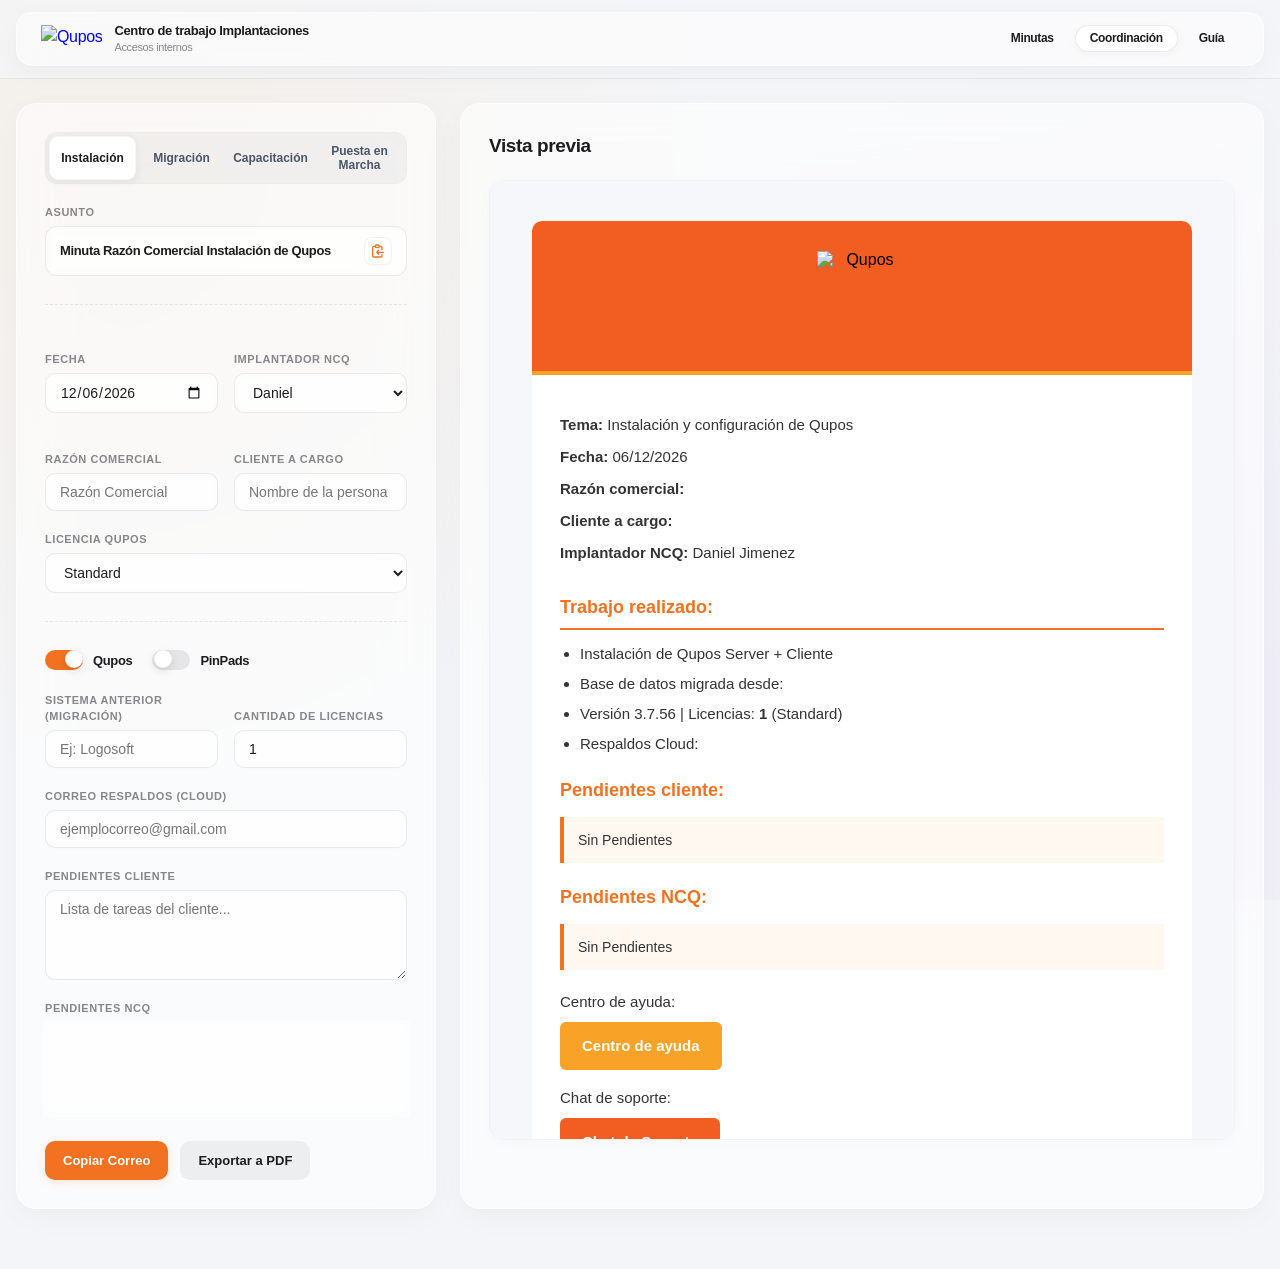
==== coordinacion.html @ b8d25a11 "Feat: create coordinacion.html as a copy of index.html and add it to the topbar navigation links bet" ====
<!doctype html>
<html lang="es">

<head>
  <meta charset="utf-8" />
  <meta name="viewport" content="width=device-width,initial-scale=1" />
  <title>Qupos - Minutas</title>
  <link rel="icon" href="https://www.qupos.com/assets/qupos-logo-O7Yzz17d.png" type="image/png" />
  <link rel="preload"
    href="https://nlxfcqyqzaigdohkvpmf.supabase.co/storage/v1/object/public/avatars/Logos%20adicionales/lite.png"
    as="image" />
  <link rel="preload" href="https://www.qupos.com/assets/qupos-logo-O7Yzz17d.png" as="image" />
  <link rel="preload"
    href="https://nlxfcqyqzaigdohkvpmf.supabase.co/storage/v1/object/public/avatars/Logos%20adicionales/erp.png"
    as="image" />
  <link rel="stylesheet" href="style.css" />
</head>

<body>
  <div class="topbar">
    <div class="topbar-inner">
      <a class="brand" href="index.html">
        <img src="https://www.qupos.com/assets/qupos-logo-O7Yzz17d.png" alt="Qupos">
        <div class="brand-copy">
          <div class="t">Centro de trabajo Implantaciones</div>
          <div class="s">Accesos internos</div>
        </div>
      </a>
      <div class="topbar-main">
        <div class="navlinks" aria-label="Navegación principal">
          <a class="navlink" href="index.html">Minutas</a>
          <a class="navlink active" href="coordinacion.html">Coordinación</a>
          <a class="navlink" href="guia_hubspot.html">Guía</a>
        </div>
      </div>
    </div>
  </div>

  <div class="wrap">

    <div class="panel">

      <div class="tabs" role="tablist" aria-label="Tipos de correo">
        <button class="tab active" id="tabInstalacion" type="button" data-tab="instalacion">Instalación</button>
        <button class="tab" id="tabMigracion" type="button" data-tab="migracion">Migración</button>
        <button class="tab" id="tabCapacitacion" type="button" data-tab="capacitacion">Capacitación</button>
        <button class="tab" id="tabPuestaEnMarcha" type="button" data-tab="puestaEnMarcha">Puesta en Marcha</button>
      </div>

      <div class="field-group">
        <label>Asunto</label>
        <div style="display: flex; align-items: center; gap: 8px; border: 1px solid var(--border); border-radius: 12px; background: rgba(255, 255, 255, 0.4); padding: 10px 14px; min-height: 42px; backdrop-filter: blur(4px);">
          <div id="subject" style="font-weight: bold; font-size: 13px; color: var(--text); flex: 1;">
            Minuta Razón Comercial Instalación
          </div>
          <button type="button" id="btnCopySubject" class="icon-btn" title="Copiar Asunto">
            <svg xmlns="http://www.w3.org/2000/svg" width="16" height="16" fill="none" viewBox="0 0 24 24" stroke="currentColor" stroke-width="2">
              <path stroke-linecap="round" stroke-linejoin="round" d="M8 5H6a2 2 0 00-2 2v12a2 2 0 002 2h10a2 2 0 002-2v-1M8 5a2 2 0 002 2h2a2 2 0 002-2M8 5a2 2 0 012-2h2a2 2 0 012 2m0 0h2a2 2 0 012 2v3m2 4H10m0 0l3-3m-3 3l3 3" />
            </svg>
          </button>
        </div>
      </div>

      <hr class="hr">

      <div class="row">
        <div class="field-group">
          <label>Fecha</label>
          <input type="date" id="installDate">
        </div>
        <div class="field-group">
          <label>Implantador NCQ</label>
          <select id="implanterNCQ">
            <!-- Carga dinámica desde JS -->
          </select>
        </div>
      </div>

      <div class="row">
        <div class="field-group">
          <label>Razón comercial</label>
          <input id="clientName" placeholder="Razón Comercial">
        </div>
        <div class="field-group">
          <label>Cliente a cargo</label>
          <input id="clientContact" placeholder="Nombre de la persona en la empresa">
        </div>
      </div>

      <div class="field-group">
        <label>Licencia Qupos</label>
        <select id="quposVersion">
          <option value="Lite">Lite</option>
          <option value="Standard" selected>Standard</option>
          <option value="ERP">ERP</option>
        </select>
      </div>

      <div id="sectionInstalacion" class="form-section">
        <hr class="hr">

        <div style="display: flex; gap: 20px; align-items: center;">
          <div class="switch-container">
            <label class="switch">
              <input type="checkbox" id="checkInstalacionQupos" checked>
              <span class="slider"></span>
            </label>
            <span class="switch-text">Qupos</span>
          </div>
          <div class="switch-container">
            <label class="switch">
              <input type="checkbox" id="checkInstalacionPinPads">
              <span class="slider"></span>
            </label>
            <span class="switch-text">PinPads</span>
          </div>
        </div>

        <!-- Qupos Installation Fields -->
        <div id="divQuposFields" class="form-section">
          <div class="row">
            <div class="field-group">
              <label>Sistema anterior (Migración)</label>
              <input id="prevSystem" placeholder="Ej: Logosoft">
            </div>
            <div class="field-group">
              <label>Cantidad de Licencias</label>
              <input type="number" id="licenseCount" value="1">
            </div>
          </div>

          <div class="field-group">
            <label>Correo Respaldos (Cloud)</label>
            <input id="backupEmail" placeholder="ejemplocorreo@gmail.com">
          </div>
        </div>

        <!-- PinPads Installation Fields -->
        <div id="divPinPadsFields" class="hidden form-section">
          <div class="row">
            <div class="field-group">
              <label>Cantidad de PinPads</label>
              <input type="number" id="pinpadCount" value="1" min="1">
            </div>
            <div class="field-group">
              <label>Cantidad de Terminales</label>
              <input type="number" id="terminalCount" value="1" min="1">
            </div>
          </div>
        </div>

        <div class="field-group">
          <label>Pendientes Cliente</label>
          <textarea id="clientPendings" placeholder="Lista de tareas del cliente..."></textarea>
        </div>

        <div class="field-group">
          <label>Pendientes NCQ</label>
          <textarea id="ncqPendings" placeholder="Lista de tareas nuestras..."></textarea>
        </div>
      </div>

      <div id="sectionMigracion" class="hidden form-section">
        <hr class="hr">
        <div class="field-group">
          <label>Sistema anterior (Migración)</label>
          <input id="prevSystemMigracion" placeholder="Ej: Logosoft">
        </div>

        <div class="field-group">
          <label>Incluir en Trabajo Realizado:</label>
          <div style="display: flex; flex-direction: column; gap: 12px;">
            <div class="switch-container">
              <label class="switch">
                <input type="checkbox" id="checkMigracionArticulos">
                <span class="slider"></span>
              </label>
              <span class="switch-text">Artículos</span>
            </div>
            <div class="switch-container">
              <label class="switch">
                <input type="checkbox" id="checkMigracionClientes">
                <span class="slider"></span>
              </label>
              <span class="switch-text">Clientes</span>
            </div>
            <div class="switch-container">
              <label class="switch">
                <input type="checkbox" id="checkMigracionProveedores">
                <span class="slider"></span>
              </label>
              <span class="switch-text">Proveedores</span>
            </div>
            <div class="switch-container">
              <label class="switch">
                <input type="checkbox" id="checkMigracionCuentasPorCobrar">
                <span class="slider"></span>
              </label>
              <span class="switch-text">Cuentas por cobrar</span>
            </div>
            <div id="divDateCxC" class="hidden field-group" style="margin-left: 56px;">
              <label>Fecha corte Cuentas por cobrar</label>
              <input type="date" id="dateMigracionCxC">
            </div>
            <div class="switch-container">
              <label class="switch">
                <input type="checkbox" id="checkMigracionCuentasPorPagar">
                <span class="slider"></span>
              </label>
              <span class="switch-text">Cuentas por pagar</span>
            </div>
            <div id="divDateCxP" class="hidden field-group" style="margin-left: 56px;">
              <label>Fecha corte Cuentas por pagar</label>
              <input type="date" id="dateMigracionCxP">
            </div>
          </div>
        </div>

        <div class="field-group">
          <label>Pendientes NCQ</label>
          <textarea id="ncqPendingsMigracion" placeholder="Detalle de correcciones de datos..."></textarea>
        </div>
      </div>

      <div id="sectionCapacitacion" class="hidden form-section">
        <hr class="hr">

        <div style="display: flex; align-items: center; justify-content: space-between; margin-bottom: 6px;">
          <label style="margin: 0; font-weight: bold; color: var(--text); text-transform: none;">Tema de Capacitación</label>
          <div class="switch-container">
            <label class="switch">
              <input type="checkbox" id="isMultiTopic">
              <span class="slider"></span>
            </label>
            <span class="switch-text" style="color: var(--qupos-dark);">Multi-tema</span>
          </div>
        </div>

        <div id="singleTopicContainer" class="field-group">
          <select id="capacitacionTopic">
            <option value="Compras">Compras</option>
            <option value="Inventarios - CxP">Inventarios - CxP</option>
            <option value="Facturación - CxC">Facturación - CxC</option>
            <option value="Ofertas - Promociones">Ofertas - Promociones</option>
            <option value="CxP">CxP</option>
            <option value="Rutas">Rutas</option>
            <option value="Liquidaciones">Liquidaciones</option>
            <option value="Handheld">Handheld</option>
            <option value="Reporteria (Lite/Estandar)">Reporteria (Lite/Estandar)</option>
            <option value="Reporteria (Rutas)">Reporteria (Rutas)</option>
          </select>
        </div>

        <div id="multiTopicContainer" class="hidden" style="border: 1px solid var(--border); border-radius: 10px; padding: 12px; background: rgba(0, 0, 0, 0.02); margin-bottom: 12px;">
          <label style="margin: 0 0 8px; font-weight: 700; color: #475569;">Seleccione los temas dictados:</label>
          <div style="display: grid; grid-template-columns: 1fr; gap: 8px;">
            <!-- Generado dinámicamente -->
          </div>
        </div>

        <div class="row">
          <div class="field-group">
            <label>Hora de Inicio</label>
            <div style="display: flex; gap: 6px;">
              <select id="startTimeHourCapacitacion" style="width: 50%;">
                <option value="00">00</option>
                <option value="01">01</option>
                <option value="02">02</option>
                <option value="03">03</option>
                <option value="04">04</option>
                <option value="05">05</option>
                <option value="06">06</option>
                <option value="07">07</option>
                <option value="08">08</option>
                <option value="09" selected>09</option>
                <option value="10">10</option>
                <option value="11">11</option>
                <option value="12">12</option>
                <option value="13">13</option>
                <option value="14">14</option>
                <option value="15">15</option>
                <option value="16">16</option>
                <option value="17">17</option>
                <option value="18">18</option>
                <option value="19">19</option>
                <option value="20">20</option>
                <option value="21">21</option>
                <option value="22">22</option>
                <option value="23">23</option>
              </select>
              <select id="startTimeMinCapacitacion" style="width: 50%;">
                <option value="00" selected>00</option>
                <option value="15">15</option>
                <option value="30">30</option>
                <option value="45">45</option>
              </select>
            </div>
          </div>
          <div class="field-group">
            <label>Hora de Finalización</label>
            <div style="display: flex; gap: 6px;">
              <select id="endTimeHourCapacitacion" style="width: 50%;">
                <option value="00">00</option>
                <option value="01">01</option>
                <option value="02">02</option>
                <option value="03">03</option>
                <option value="04">04</option>
                <option value="05">05</option>
                <option value="06">06</option>
                <option value="07">07</option>
                <option value="08">08</option>
                <option value="09">09</option>
                <option value="10">10</option>
                <option value="11" selected>11</option>
                <option value="12">12</option>
                <option value="13">13</option>
                <option value="14">14</option>
                <option value="15">15</option>
                <option value="16">16</option>
                <option value="17">17</option>
                <option value="18">18</option>
                <option value="19">19</option>
                <option value="20">20</option>
                <option value="21">21</option>
                <option value="22">22</option>
                <option value="23">23</option>
              </select>
              <select id="endTimeMinCapacitacion" style="width: 50%;">
                <option value="00" selected>00</option>
                <option value="15">15</option>
                <option value="30">30</option>
                <option value="45">45</option>
              </select>
            </div>
          </div>
        </div>

        <div class="field-group">
          <label>Asistentes (uno por línea)</label>
          <textarea id="clientContactCapacitacion" placeholder="Nombre de los asistentes..."
            style="min-height: 100px;"></textarea>
        </div>

        <hr class="hr">

        <div class="field-group">
          <label>Contenidos cubiertos:</label>
          <div id="capacitacionCheckboxes"
            style="display: grid; grid-template-columns: 1fr; gap: 8px; margin-bottom: 12px;">
            <!-- Se genera dinámicamente -->
          </div>
        </div>

        <div class="field-group">
          <label>Pendientes Cliente</label>
          <textarea id="clientPendingsCapacitacion" placeholder="Lista de tareas del cliente..."></textarea>
        </div>

        <div class="field-group">
          <label>Pendientes NCQ</label>
          <textarea id="ncqPendingsCapacitacion"
            placeholder="Notas sobre el aprendizaje o dudas del cliente..."></textarea>
        </div>

        <div class="field-group">
          <label>Link de la capacitación</label>
          <input id="capacitacionLink" placeholder="https://...">
        </div>
      </div>

      <div id="sectionPuestaEnMarcha" class="hidden form-section">
        <hr class="hr">
        <div class="field-group">
          <label>Trabajo Realizado</label>
          <textarea id="workDonePuestaEnMarcha" placeholder="Describa el trabajo realizado..."></textarea>
        </div>

        <div class="field-group">
          <label>Pendientes Cliente</label>
          <textarea id="clientPendingsPuestaEnMarcha" placeholder="Lista de tareas del cliente..."></textarea>
        </div>

        <div class="field-group">
          <label>Pendientes NCQ</label>
          <textarea id="ncqPendingsPuestaEnMarcha" placeholder="Lista de tareas nuestras..."></textarea>
        </div>
      </div>

      <div class="btns">
        <button class="primary" id="btnCopy" type="button">Copiar Correo</button>
        <button class="pdf-btn" id="btnPDF" type="button">Exportar a PDF</button>
      </div>

    </div>

    <div class="panel">
      <h1>Vista previa</h1>
      <iframe id="preview" class="preview"></iframe>
    </div>

  </div>

  <script src="app.js" defer></script>
</body>

</html>
---- style.css ----
/* Apple UI Glassmorphism Stylesheet */

:root {
  --qupos-dark: #F27221;
  --qupos-orange: #F8A227;
  
  /* Apple Glassmorphism Palette */
  --bg: #f4f5f8;
  --glass-bg: rgba(255, 255, 255, 0.55);
  --glass-border: rgba(255, 255, 255, 0.5);
  --text: #1d1d1f;
  --muted: #86868b;
  --border: rgba(0, 0, 0, 0.08);
  --shadow: 0 8px 30px rgba(0, 0, 0, 0.03), 0 1px 2px rgba(0, 0, 0, 0.02);
}

@view-transition {
  navigation: auto;
}

* {
  box-sizing: border-box;
  margin: 0;
  padding: 0;
}

body {
  font-family: -apple-system, BlinkMacSystemFont, "Segoe UI", Roboto, Helvetica, Arial, sans-serif;
  background: radial-gradient(circle at 10% 20%, rgba(248, 162, 39, 0.07), transparent 600px),
              radial-gradient(circle at 90% 80%, rgba(138, 92, 246, 0.05), transparent 700px),
              var(--bg);
  background-attachment: fixed;
  color: var(--text);
  min-height: 100vh;
  line-height: 1.47;
  letter-spacing: -0.022em;
}

/* Glass Header */
.topbar {
  position: sticky;
  top: 0;
  z-index: 20;
  padding: 12px 0;
  background: rgba(244, 245, 248, 0.7);
  backdrop-filter: blur(20px);
  -webkit-backdrop-filter: blur(20px);
  border-bottom: 1px solid rgba(0, 0, 0, 0.05);
}

.topbar-inner {
  width: min(1600px, calc(100% - 32px));
  margin: auto;
  padding: 10px 24px;
  display: flex;
  align-items: center;
  justify-content: space-between;
  gap: 12px;
  background: var(--glass-bg);
  border: 1px solid var(--glass-border);
  border-radius: 16px;
  box-shadow: var(--shadow);
}

.brand {
  display: flex;
  align-items: center;
  gap: 12px;
  text-decoration: none;
  min-width: 0;
}

.brand img {
  height: 28px;
  transition: opacity 0.2s ease;
}

.brand:hover img {
  opacity: 0.85;
}

.brand-copy {
  display: flex;
  flex-direction: column;
}

.brand-copy .t {
  font-size: 13px;
  font-weight: 700;
  color: var(--text);
  line-height: 1.2;
}

.brand-copy .s {
  font-size: 11px;
  font-weight: 500;
  color: var(--muted);
}

.topbar-main {
  display: flex;
  align-items: center;
  gap: 10px;
  margin-left: auto;
  flex-wrap: wrap;
  justify-content: flex-end;
}

.navlinks {
  display: flex;
  align-items: center;
  gap: 6px;
}

.navlink {
  text-decoration: none;
  font-size: 12px;
  font-weight: 600;
  color: var(--text);
  border: 1px solid transparent;
  border-radius: 99px;
  padding: 6px 14px;
  line-height: 1.1;
  display: inline-flex;
  align-items: center;
  transition: all 0.2s ease;
}

.navlink:hover {
  background: rgba(0, 0, 0, 0.04);
}

.navlink.active {
  background: #ffffff;
  border-color: rgba(0, 0, 0, 0.08);
  box-shadow: 0 2px 8px rgba(0, 0, 0, 0.04);
}

/* Page Wrapper */
.wrap {
  max-width: 1600px;
  margin: auto;
  padding: 24px 16px 60px;
  display: grid;
  gap: 24px;
  grid-template-columns: 420px 1fr;
}

@media (max-width: 1100px) {
  .wrap {
    grid-template-columns: 1fr;
  }
}

/* Glass Panels */
.panel {
  background: var(--glass-bg);
  border: 1px solid var(--glass-border);
  border-radius: 20px;
  padding: 28px;
  box-shadow: var(--shadow);
  backdrop-filter: blur(25px);
  -webkit-backdrop-filter: blur(25px);
  display: flex;
  flex-direction: column;
  gap: 20px;
}

.form-section {
  display: flex;
  flex-direction: column;
  gap: 20px;
}

.field-group {
  display: flex;
  flex-direction: column;
  gap: 6px;
}

h1 {
  font-size: 19px;
  font-weight: 700;
  color: var(--text);
  letter-spacing: -0.02em;
}

h2 {
  font-size: 14px;
  font-weight: 700;
  color: var(--qupos-dark);
}

/* Apple-style Tab controller */
.tabs {
  display: grid;
  grid-template-columns: repeat(4, 1fr);
  gap: 2px;
  background: rgba(0, 0, 0, 0.04);
  padding: 3px;
  border-radius: 12px;
  border: 1px solid rgba(0, 0, 0, 0.01);
}

.tab {
  border: 0;
  background: transparent;
  color: #4a5568;
  padding: 8px 4px;
  border-radius: 9px;
  cursor: pointer;
  font-weight: 600;
  font-size: 12px;
  text-align: center;
  transition: all 0.2s cubic-bezier(0.4, 0, 0.2, 1);
  display: flex;
  align-items: center;
  justify-content: center;
  min-height: 34px;
}

.tab:hover {
  color: var(--text);
}

.tab.active {
  background: #ffffff;
  color: var(--text);
  box-shadow: 0 2px 8px rgba(0, 0, 0, 0.06);
  border: 0.5px solid rgba(0, 0, 0, 0.04);
}

/* Inputs & Form Elements */
label {
  display: block;
  font-size: 11px;
  font-weight: 700;
  color: var(--muted);
  text-transform: uppercase;
  letter-spacing: 0.05em;
}

input,
select,
textarea {
  width: 100%;
  border: 1px solid rgba(0, 0, 0, 0.08);
  border-radius: 10px;
  padding: 10px 14px;
  font-size: 14px;
  font-weight: 500;
  outline: none;
  background: rgba(255, 255, 255, 0.45);
  color: var(--text);
  font-family: inherit;
  box-shadow: 0 1px 2px rgba(0, 0, 0, 0.01);
  transition: all 0.25s ease;
  backdrop-filter: blur(4px);
  -webkit-backdrop-filter: blur(4px);
}

input:hover,
select:hover,
textarea:hover {
  background: rgba(255, 255, 255, 0.7);
  border-color: rgba(0, 0, 0, 0.15);
}

input:focus,
select:focus,
textarea:focus {
  background: #ffffff;
  border-color: var(--qupos-dark);
  box-shadow: 0 0 0 4px rgba(242, 114, 33, 0.15);
}

textarea {
  min-height: 90px;
  resize: vertical;
}

.row {
  display: grid;
  grid-template-columns: 1fr 1fr;
  gap: 16px;
}

.row label {
  min-height: 34px;
  display: flex;
  align-items: flex-end;
}

/* iOS / Apple-Style Toggle Switch */
.switch-container {
  display: inline-flex;
  align-items: center;
  gap: 10px;
  cursor: pointer;
  user-select: none;
}

.switch {
  position: relative;
  display: inline-block;
  width: 38px;
  height: 20px;
}

.switch input {
  opacity: 0;
  width: 0;
  height: 0;
}

.slider {
  position: absolute;
  cursor: pointer;
  top: 0;
  left: 0;
  right: 0;
  bottom: 0;
  background-color: rgba(120, 120, 128, 0.16);
  transition: .22s cubic-bezier(0.4, 0, 0.2, 1);
  border-radius: 20px;
  border: none;
  box-shadow: none;
}

.slider:before {
  position: absolute;
  content: "";
  height: 16px;
  width: 16px;
  left: 2px;
  bottom: 2px;
  background: #ffffff;
  transition: .22s cubic-bezier(0.4, 0, 0.2, 1);
  border-radius: 50%;
  box-shadow: 0 3px 8px rgba(0, 0, 0, 0.12);
  border: 0.5px solid rgba(0, 0, 0, 0.04);
}

/* Checked slider color (Apple Orange highlight) */
input:checked + .slider {
  background-color: var(--qupos-dark);
}

input:checked + .slider:before {
  transform: translateX(18px);
}

.switch-text {
  font-size: 13px;
  font-weight: 600;
  color: var(--text);
}

/* Custom Checklist Checkbox */
input[type="checkbox"]:not(.switch input) {
  appearance: none;
  -webkit-appearance: none;
  width: 18px;
  height: 18px;
  background-color: rgba(255, 255, 255, 0.5);
  border: 1px solid rgba(0, 0, 0, 0.1);
  border-radius: 5px;
  display: inline-flex;
  align-items: center;
  justify-content: center;
  cursor: pointer;
  vertical-align: middle;
  position: relative;
  transition: all 0.2s ease;
}

input[type="checkbox"]:not(.switch input):checked {
  background-color: var(--qupos-dark);
  border-color: var(--qupos-dark);
}

input[type="checkbox"]:not(.switch input):checked::after {
  content: "";
  display: block;
  width: 5px;
  height: 9px;
  border: solid #ffffff;
  border-width: 0 2px 2px 0;
  transform: rotate(45deg);
  margin-bottom: 2px;
}

/* Icon Buttons & Copy actions */
.icon-btn {
  background: rgba(255, 255, 255, 0.6);
  border: 1px solid rgba(0, 0, 0, 0.05);
  border-radius: 8px;
  width: 28px;
  height: 28px;
  display: flex;
  align-items: center;
  justify-content: center;
  cursor: pointer;
  color: var(--qupos-dark);
  box-shadow: 0 1px 2px rgba(0,0,0,0.02);
  transition: all 0.2s ease;
}

.icon-btn:hover {
  background: #ffffff;
  border-color: rgba(0, 0, 0, 0.1);
  transform: translateY(-0.5px);
  box-shadow: 0 2px 5px rgba(0, 0, 0, 0.04);
}

.icon-btn:active {
  transform: translateY(0.5px);
}

/* Bottom Buttons Group */
.btns {
  display: flex;
  gap: 12px;
  margin-top: 8px;
}

button:not(.tab):not(.icon-btn):not(.switch-container *) {
  border: 0;
  border-radius: 10px;
  padding: 12px 18px;
  cursor: pointer;
  font-weight: 600;
  font-size: 13px;
  transition: all 0.2s ease;
  display: flex;
  align-items: center;
  justify-content: center;
  gap: 8px;
}

.primary {
  background: var(--qupos-dark);
  color: #fff;
  box-shadow: 0 2px 8px rgba(242, 114, 33, 0.15);
}

.primary:hover {
  opacity: 0.92;
  transform: translateY(-0.5px);
}

.primary:active {
  transform: translateY(0.5px);
}

.pdf-btn {
  background: rgba(0, 0, 0, 0.05);
  color: var(--text);
  border: 1px solid rgba(0, 0, 0, 0.01);
}

.pdf-btn:hover {
  background: rgba(0, 0, 0, 0.08);
  transform: translateY(-0.5px);
}

.pdf-btn:active {
  transform: translateY(0.5px);
}

/* Preview Area styling */
.preview {
  width: 100%;
  min-height: 960px;
  border: 1px solid rgba(0, 0, 0, 0.05);
  border-radius: 16px;
  background: #ffffff;
  box-shadow: 0 4px 20px rgba(0, 0, 0, 0.02);
}

.hidden {
  display: none !important;
}

.hr {
  border: none;
  border-top: 1px dashed rgba(0, 0, 0, 0.08);
  margin: 8px 0;
}
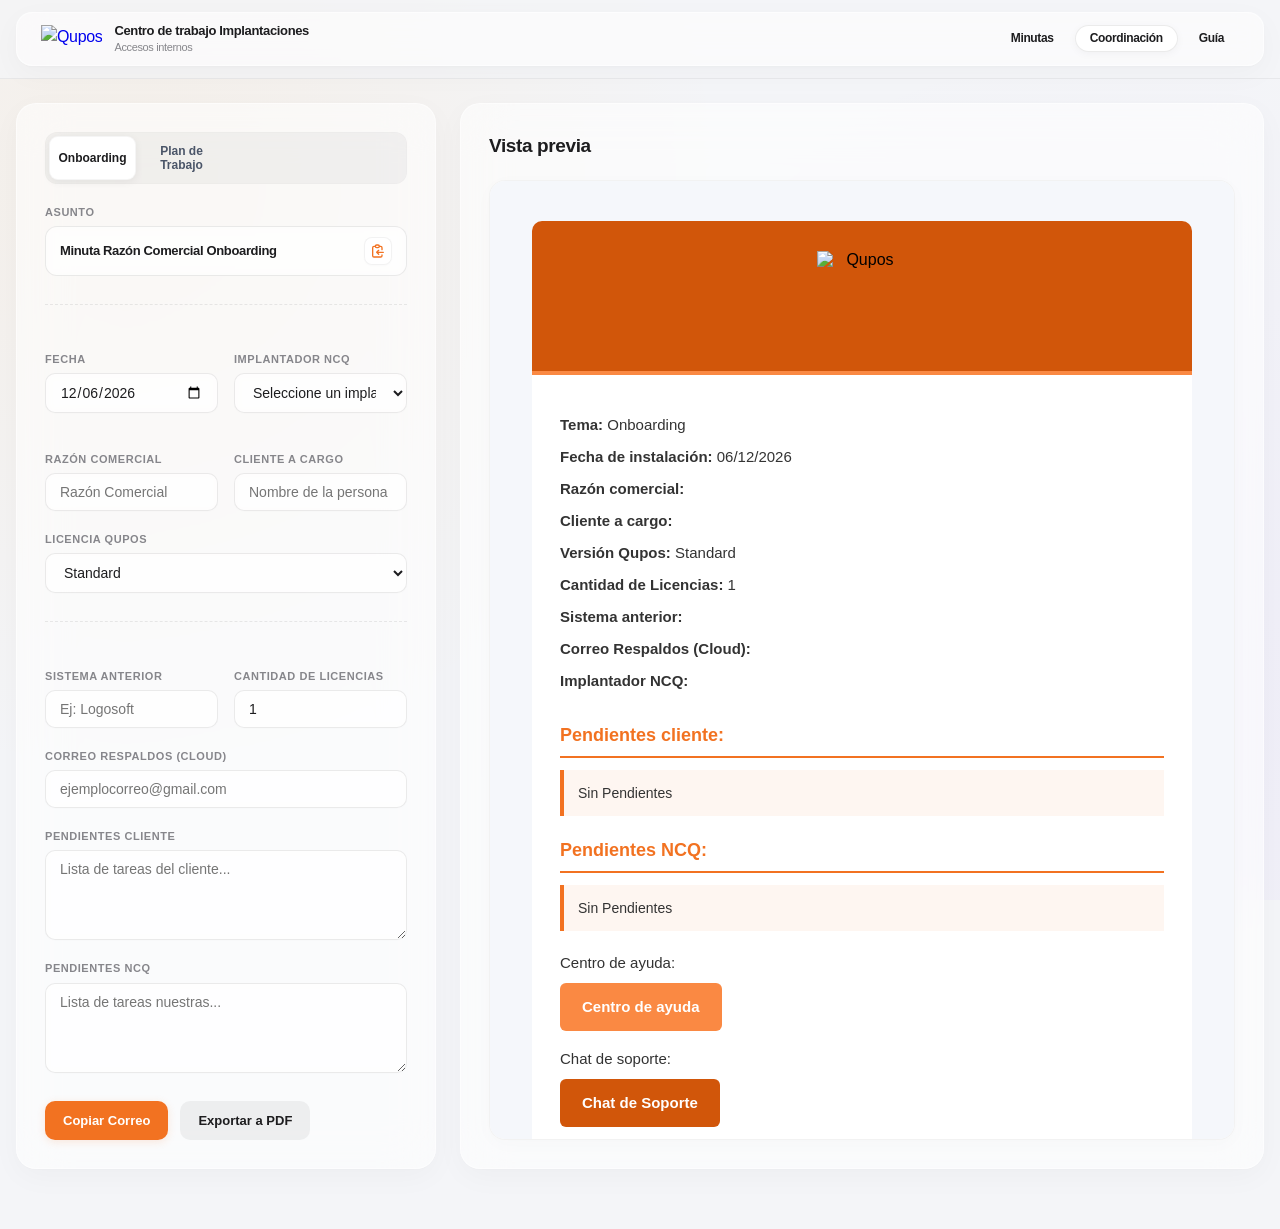
==== commit c0af91e7: "Feat: configure coordinacion.html tabs for Onboarding and Plan de Trabajo, and create coordinacion.j" ====
--- a/coordinacion.html
+++ b/coordinacion.html
@@ -4,15 +4,9 @@
 <head>
   <meta charset="utf-8" />
   <meta name="viewport" content="width=device-width,initial-scale=1" />
-  <title>Qupos - Minutas</title>
+  <title>Qupos - Coordinación</title>
   <link rel="icon" href="https://www.qupos.com/assets/qupos-logo-O7Yzz17d.png" type="image/png" />
-  <link rel="preload"
-    href="https://nlxfcqyqzaigdohkvpmf.supabase.co/storage/v1/object/public/avatars/Logos%20adicionales/lite.png"
-    as="image" />
   <link rel="preload" href="https://www.qupos.com/assets/qupos-logo-O7Yzz17d.png" as="image" />
-  <link rel="preload"
-    href="https://nlxfcqyqzaigdohkvpmf.supabase.co/storage/v1/object/public/avatars/Logos%20adicionales/erp.png"
-    as="image" />
   <link rel="stylesheet" href="style.css" />
 </head>
 
@@ -20,7 +14,7 @@
   <div class="topbar">
     <div class="topbar-inner">
       <a class="brand" href="index.html">
-        <img src="https://www.qupos.com/assets/qupos-logo-O7Yzz17d.png" alt="Qupos">
+        <img src="https://www.qupos.com/assets/qupos-logo-O7Yzz17d.png" alt="Qupos" />
         <div class="brand-copy">
           <div class="t">Centro de trabajo Implantaciones</div>
           <div class="s">Accesos internos</div>
@@ -41,17 +35,15 @@
     <div class="panel">
 
       <div class="tabs" role="tablist" aria-label="Tipos de correo">
-        <button class="tab active" id="tabInstalacion" type="button" data-tab="instalacion">Instalación</button>
-        <button class="tab" id="tabMigracion" type="button" data-tab="migracion">Migración</button>
-        <button class="tab" id="tabCapacitacion" type="button" data-tab="capacitacion">Capacitación</button>
-        <button class="tab" id="tabPuestaEnMarcha" type="button" data-tab="puestaEnMarcha">Puesta en Marcha</button>
+        <button class="tab active" id="tabOnboarding" type="button" data-tab="onboarding">Onboarding</button>
+        <button class="tab" id="tabPlanDeTrabajo" type="button" data-tab="planDeTrabajo">Plan de Trabajo</button>
       </div>
 
       <div class="field-group">
         <label>Asunto</label>
         <div style="display: flex; align-items: center; gap: 8px; border: 1px solid var(--border); border-radius: 12px; background: rgba(255, 255, 255, 0.4); padding: 10px 14px; min-height: 42px; backdrop-filter: blur(4px);">
           <div id="subject" style="font-weight: bold; font-size: 13px; color: var(--text); flex: 1;">
-            Minuta Razón Comercial Instalación
+            Minuta Razón Comercial Onboarding
           </div>
           <button type="button" id="btnCopySubject" class="icon-btn" title="Copiar Asunto">
             <svg xmlns="http://www.w3.org/2000/svg" width="16" height="16" fill="none" viewBox="0 0 24 24" stroke="currentColor" stroke-width="2">
@@ -96,57 +88,23 @@
         </select>
       </div>
 
-      <div id="sectionInstalacion" class="form-section">
+      <!-- ONBOARDING SECTION -->
+      <div id="sectionOnboarding" class="form-section">
         <hr class="hr">
-
-        <div style="display: flex; gap: 20px; align-items: center;">
-          <div class="switch-container">
-            <label class="switch">
-              <input type="checkbox" id="checkInstalacionQupos" checked>
-              <span class="slider"></span>
-            </label>
-            <span class="switch-text">Qupos</span>
+        <div class="row">
+          <div class="field-group">
+            <label>Sistema anterior</label>
+            <input id="prevSystem" placeholder="Ej: Logosoft">
           </div>
-          <div class="switch-container">
-            <label class="switch">
-              <input type="checkbox" id="checkInstalacionPinPads">
-              <span class="slider"></span>
-            </label>
-            <span class="switch-text">PinPads</span>
+          <div class="field-group">
+            <label>Cantidad de Licencias</label>
+            <input type="number" id="licenseCount" value="1">
           </div>
         </div>
 
-        <!-- Qupos Installation Fields -->
-        <div id="divQuposFields" class="form-section">
-          <div class="row">
-            <div class="field-group">
-              <label>Sistema anterior (Migración)</label>
-              <input id="prevSystem" placeholder="Ej: Logosoft">
-            </div>
-            <div class="field-group">
-              <label>Cantidad de Licencias</label>
-              <input type="number" id="licenseCount" value="1">
-            </div>
-          </div>
-
-          <div class="field-group">
-            <label>Correo Respaldos (Cloud)</label>
-            <input id="backupEmail" placeholder="ejemplocorreo@gmail.com">
-          </div>
-        </div>
-
-        <!-- PinPads Installation Fields -->
-        <div id="divPinPadsFields" class="hidden form-section">
-          <div class="row">
-            <div class="field-group">
-              <label>Cantidad de PinPads</label>
-              <input type="number" id="pinpadCount" value="1" min="1">
-            </div>
-            <div class="field-group">
-              <label>Cantidad de Terminales</label>
-              <input type="number" id="terminalCount" value="1" min="1">
-            </div>
-          </div>
+        <div class="field-group">
+          <label>Correo Respaldos (Cloud)</label>
+          <input id="backupEmail" placeholder="ejemplocorreo@gmail.com">
         </div>
 
         <div class="field-group">
@@ -160,229 +118,22 @@
         </div>
       </div>
 
-      <div id="sectionMigracion" class="hidden form-section">
+      <!-- PLAN DE TRABAJO SECTION -->
+      <div id="sectionPlanDeTrabajo" class="hidden form-section">
         <hr class="hr">
         <div class="field-group">
-          <label>Sistema anterior (Migración)</label>
-          <input id="prevSystemMigracion" placeholder="Ej: Logosoft">
+          <label>Plan de Trabajo</label>
+          <textarea id="planTrabajoDetalle" placeholder="Detalles del plan de trabajo..."></textarea>
         </div>
 
         <div class="field-group">
-          <label>Incluir en Trabajo Realizado:</label>
-          <div style="display: flex; flex-direction: column; gap: 12px;">
-            <div class="switch-container">
-              <label class="switch">
-                <input type="checkbox" id="checkMigracionArticulos">
-                <span class="slider"></span>
-              </label>
-              <span class="switch-text">Artículos</span>
-            </div>
-            <div class="switch-container">
-              <label class="switch">
-                <input type="checkbox" id="checkMigracionClientes">
-                <span class="slider"></span>
-              </label>
-              <span class="switch-text">Clientes</span>
-            </div>
-            <div class="switch-container">
-              <label class="switch">
-                <input type="checkbox" id="checkMigracionProveedores">
-                <span class="slider"></span>
-              </label>
-              <span class="switch-text">Proveedores</span>
-            </div>
-            <div class="switch-container">
-              <label class="switch">
-                <input type="checkbox" id="checkMigracionCuentasPorCobrar">
-                <span class="slider"></span>
-              </label>
-              <span class="switch-text">Cuentas por cobrar</span>
-            </div>
-            <div id="divDateCxC" class="hidden field-group" style="margin-left: 56px;">
-              <label>Fecha corte Cuentas por cobrar</label>
-              <input type="date" id="dateMigracionCxC">
-            </div>
-            <div class="switch-container">
-              <label class="switch">
-                <input type="checkbox" id="checkMigracionCuentasPorPagar">
-                <span class="slider"></span>
-              </label>
-              <span class="switch-text">Cuentas por pagar</span>
-            </div>
-            <div id="divDateCxP" class="hidden field-group" style="margin-left: 56px;">
-              <label>Fecha corte Cuentas por pagar</label>
-              <input type="date" id="dateMigracionCxP">
-            </div>
-          </div>
+          <label>Pendientes Cliente</label>
+          <textarea id="clientPendingsPlan" placeholder="Lista de tareas del cliente..."></textarea>
         </div>
 
         <div class="field-group">
           <label>Pendientes NCQ</label>
-          <textarea id="ncqPendingsMigracion" placeholder="Detalle de correcciones de datos..."></textarea>
-        </div>
-      </div>
-
-      <div id="sectionCapacitacion" class="hidden form-section">
-        <hr class="hr">
-
-        <div style="display: flex; align-items: center; justify-content: space-between; margin-bottom: 6px;">
-          <label style="margin: 0; font-weight: bold; color: var(--text); text-transform: none;">Tema de Capacitación</label>
-          <div class="switch-container">
-            <label class="switch">
-              <input type="checkbox" id="isMultiTopic">
-              <span class="slider"></span>
-            </label>
-            <span class="switch-text" style="color: var(--qupos-dark);">Multi-tema</span>
-          </div>
-        </div>
-
-        <div id="singleTopicContainer" class="field-group">
-          <select id="capacitacionTopic">
-            <option value="Compras">Compras</option>
-            <option value="Inventarios - CxP">Inventarios - CxP</option>
-            <option value="Facturación - CxC">Facturación - CxC</option>
-            <option value="Ofertas - Promociones">Ofertas - Promociones</option>
-            <option value="CxP">CxP</option>
-            <option value="Rutas">Rutas</option>
-            <option value="Liquidaciones">Liquidaciones</option>
-            <option value="Handheld">Handheld</option>
-            <option value="Reporteria (Lite/Estandar)">Reporteria (Lite/Estandar)</option>
-            <option value="Reporteria (Rutas)">Reporteria (Rutas)</option>
-          </select>
-        </div>
-
-        <div id="multiTopicContainer" class="hidden" style="border: 1px solid var(--border); border-radius: 10px; padding: 12px; background: rgba(0, 0, 0, 0.02); margin-bottom: 12px;">
-          <label style="margin: 0 0 8px; font-weight: 700; color: #475569;">Seleccione los temas dictados:</label>
-          <div style="display: grid; grid-template-columns: 1fr; gap: 8px;">
-            <!-- Generado dinámicamente -->
-          </div>
-        </div>
-
-        <div class="row">
-          <div class="field-group">
-            <label>Hora de Inicio</label>
-            <div style="display: flex; gap: 6px;">
-              <select id="startTimeHourCapacitacion" style="width: 50%;">
-                <option value="00">00</option>
-                <option value="01">01</option>
-                <option value="02">02</option>
-                <option value="03">03</option>
-                <option value="04">04</option>
-                <option value="05">05</option>
-                <option value="06">06</option>
-                <option value="07">07</option>
-                <option value="08">08</option>
-                <option value="09" selected>09</option>
-                <option value="10">10</option>
-                <option value="11">11</option>
-                <option value="12">12</option>
-                <option value="13">13</option>
-                <option value="14">14</option>
-                <option value="15">15</option>
-                <option value="16">16</option>
-                <option value="17">17</option>
-                <option value="18">18</option>
-                <option value="19">19</option>
-                <option value="20">20</option>
-                <option value="21">21</option>
-                <option value="22">22</option>
-                <option value="23">23</option>
-              </select>
-              <select id="startTimeMinCapacitacion" style="width: 50%;">
-                <option value="00" selected>00</option>
-                <option value="15">15</option>
-                <option value="30">30</option>
-                <option value="45">45</option>
-              </select>
-            </div>
-          </div>
-          <div class="field-group">
-            <label>Hora de Finalización</label>
-            <div style="display: flex; gap: 6px;">
-              <select id="endTimeHourCapacitacion" style="width: 50%;">
-                <option value="00">00</option>
-                <option value="01">01</option>
-                <option value="02">02</option>
-                <option value="03">03</option>
-                <option value="04">04</option>
-                <option value="05">05</option>
-                <option value="06">06</option>
-                <option value="07">07</option>
-                <option value="08">08</option>
-                <option value="09">09</option>
-                <option value="10">10</option>
-                <option value="11" selected>11</option>
-                <option value="12">12</option>
-                <option value="13">13</option>
-                <option value="14">14</option>
-                <option value="15">15</option>
-                <option value="16">16</option>
-                <option value="17">17</option>
-                <option value="18">18</option>
-                <option value="19">19</option>
-                <option value="20">20</option>
-                <option value="21">21</option>
-                <option value="22">22</option>
-                <option value="23">23</option>
-              </select>
-              <select id="endTimeMinCapacitacion" style="width: 50%;">
-                <option value="00" selected>00</option>
-                <option value="15">15</option>
-                <option value="30">30</option>
-                <option value="45">45</option>
-              </select>
-            </div>
-          </div>
-        </div>
-
-        <div class="field-group">
-          <label>Asistentes (uno por línea)</label>
-          <textarea id="clientContactCapacitacion" placeholder="Nombre de los asistentes..."
-            style="min-height: 100px;"></textarea>
-        </div>
-
-        <hr class="hr">
-
-        <div class="field-group">
-          <label>Contenidos cubiertos:</label>
-          <div id="capacitacionCheckboxes"
-            style="display: grid; grid-template-columns: 1fr; gap: 8px; margin-bottom: 12px;">
-            <!-- Se genera dinámicamente -->
-          </div>
-        </div>
-
-        <div class="field-group">
-          <label>Pendientes Cliente</label>
-          <textarea id="clientPendingsCapacitacion" placeholder="Lista de tareas del cliente..."></textarea>
-        </div>
-
-        <div class="field-group">
-          <label>Pendientes NCQ</label>
-          <textarea id="ncqPendingsCapacitacion"
-            placeholder="Notas sobre el aprendizaje o dudas del cliente..."></textarea>
-        </div>
-
-        <div class="field-group">
-          <label>Link de la capacitación</label>
-          <input id="capacitacionLink" placeholder="https://...">
-        </div>
-      </div>
-
-      <div id="sectionPuestaEnMarcha" class="hidden form-section">
-        <hr class="hr">
-        <div class="field-group">
-          <label>Trabajo Realizado</label>
-          <textarea id="workDonePuestaEnMarcha" placeholder="Describa el trabajo realizado..."></textarea>
-        </div>
-
-        <div class="field-group">
-          <label>Pendientes Cliente</label>
-          <textarea id="clientPendingsPuestaEnMarcha" placeholder="Lista de tareas del cliente..."></textarea>
-        </div>
-
-        <div class="field-group">
-          <label>Pendientes NCQ</label>
-          <textarea id="ncqPendingsPuestaEnMarcha" placeholder="Lista de tareas nuestras..."></textarea>
+          <textarea id="ncqPendingsPlan" placeholder="Lista de tareas nuestras..."></textarea>
         </div>
       </div>
 
@@ -400,7 +151,7 @@
 
   </div>
 
-  <script src="app.js" defer></script>
+  <script src="coordinacion.js" defer></script>
 </body>
 
 </html>
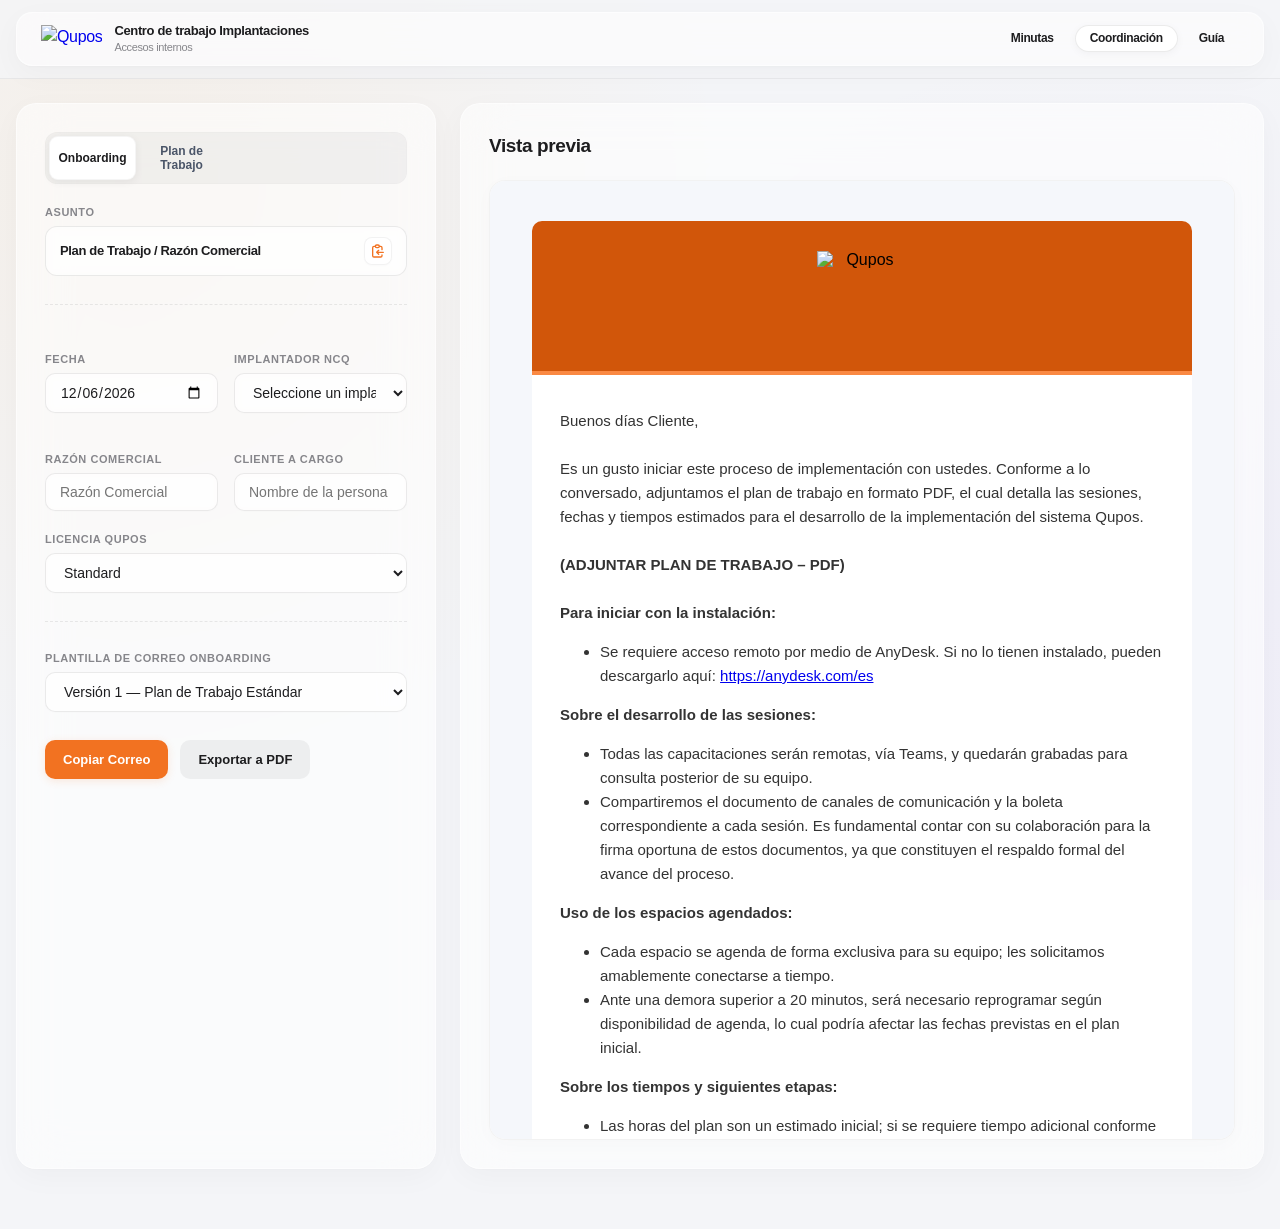
==== commit 24359774: "Feat: integrate 7 onboarding email templates from Word file into coordinacion.html Onboarding tab dr" ====
--- a/coordinacion.html
+++ b/coordinacion.html
@@ -91,30 +91,11 @@
       <!-- ONBOARDING SECTION -->
       <div id="sectionOnboarding" class="form-section">
         <hr class="hr">
-        <div class="row">
-          <div class="field-group">
-            <label>Sistema anterior</label>
-            <input id="prevSystem" placeholder="Ej: Logosoft">
-          </div>
-          <div class="field-group">
-            <label>Cantidad de Licencias</label>
-            <input type="number" id="licenseCount" value="1">
-          </div>
-        </div>
-
         <div class="field-group">
-          <label>Correo Respaldos (Cloud)</label>
-          <input id="backupEmail" placeholder="ejemplocorreo@gmail.com">
-        </div>
-
-        <div class="field-group">
-          <label>Pendientes Cliente</label>
-          <textarea id="clientPendings" placeholder="Lista de tareas del cliente..."></textarea>
-        </div>
-
-        <div class="field-group">
-          <label>Pendientes NCQ</label>
-          <textarea id="ncqPendings" placeholder="Lista de tareas nuestras..."></textarea>
+          <label>Plantilla de Correo Onboarding</label>
+          <select id="onboardingTemplate">
+            <!-- Carga dinámica desde JS -->
+          </select>
         </div>
       </div>
 
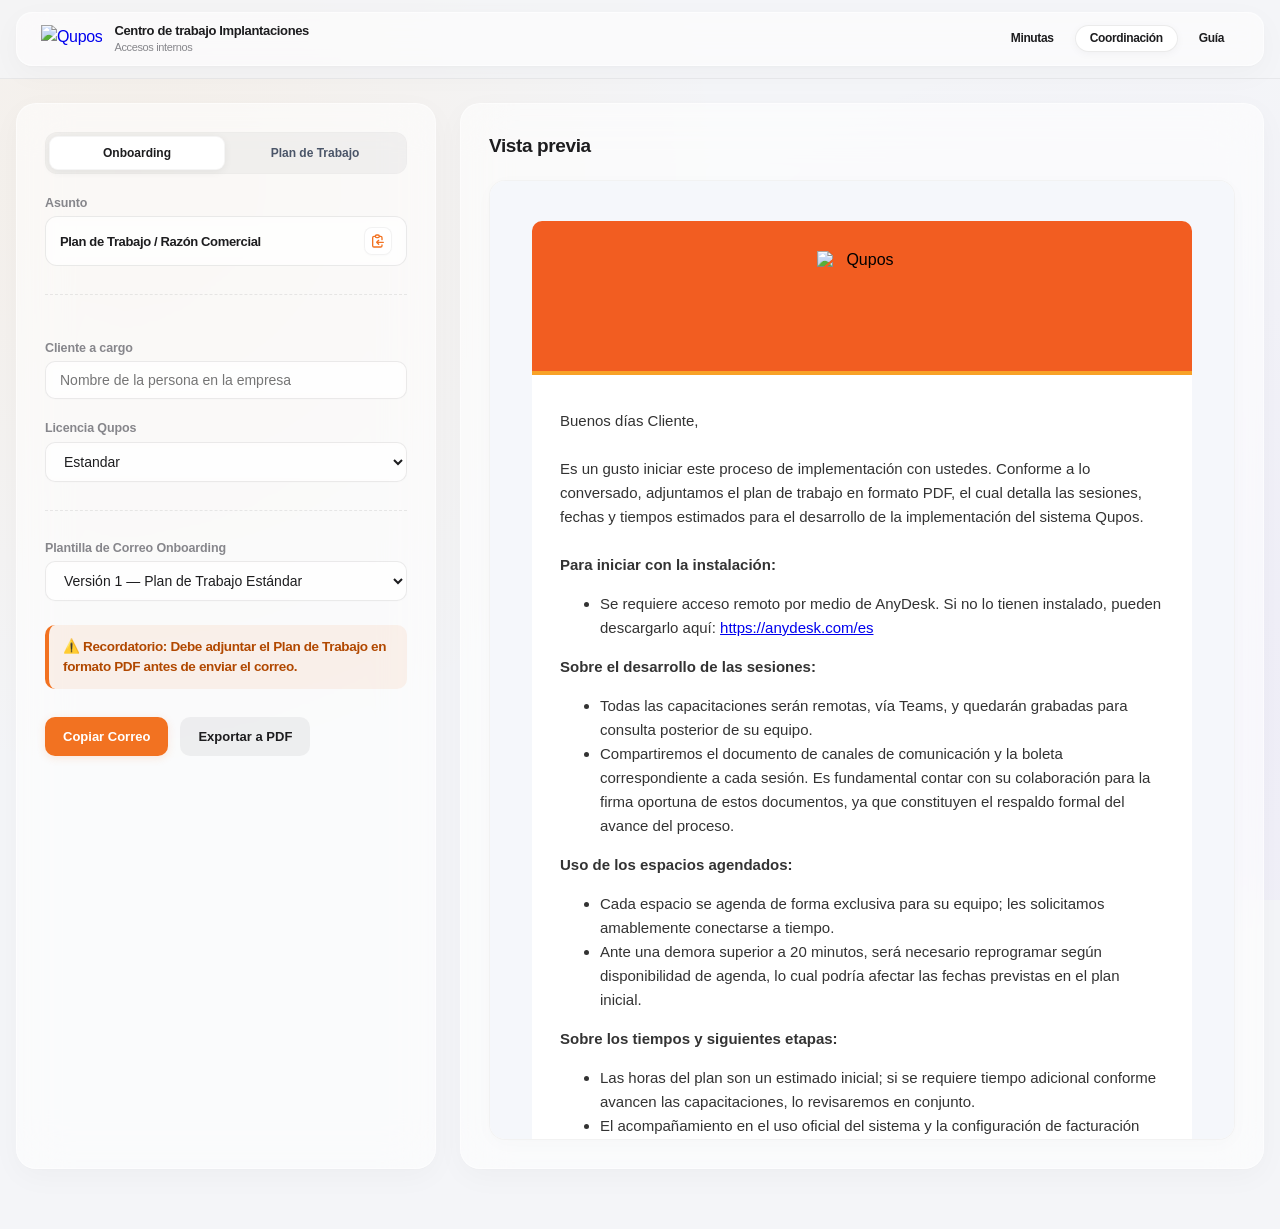
==== commit b12949cc: "Feat: implement accordion for Plan de Trabajo, add date/time pickers, rename to Coordinador, and nor" ====
--- a/coordinacion.html
+++ b/coordinacion.html
@@ -6,7 +6,13 @@
   <meta name="viewport" content="width=device-width,initial-scale=1" />
   <title>Qupos - Coordinación</title>
   <link rel="icon" href="https://www.qupos.com/assets/qupos-logo-O7Yzz17d.png" type="image/png" />
+  <link rel="preload"
+    href="https://nlxfcqyqzaigdohkvpmf.supabase.co/storage/v1/object/public/avatars/Logos%20adicionales/lite.png"
+    as="image" />
   <link rel="preload" href="https://www.qupos.com/assets/qupos-logo-O7Yzz17d.png" as="image" />
+  <link rel="preload"
+    href="https://nlxfcqyqzaigdohkvpmf.supabase.co/storage/v1/object/public/avatars/Logos%20adicionales/erp.png"
+    as="image" />
   <link rel="stylesheet" href="style.css" />
 </head>
 
@@ -55,13 +61,13 @@
 
       <hr class="hr">
 
-      <div class="row">
-        <div class="field-group">
+      <div id="rowDateImplanter" class="row">
+        <div id="divInstallDate" class="field-group">
           <label>Fecha</label>
           <input type="date" id="installDate">
         </div>
         <div class="field-group">
-          <label>Implantador NCQ</label>
+          <label>Coordinador NCQ</label>
           <select id="implanterNCQ">
             <!-- Carga dinámica desde JS -->
           </select>
@@ -69,11 +75,11 @@
       </div>
 
       <div class="row">
-        <div class="field-group">
+        <div id="divClientName" class="field-group">
           <label>Razón comercial</label>
           <input id="clientName" placeholder="Razón Comercial">
         </div>
-        <div class="field-group">
+        <div id="divClientContact" class="field-group">
           <label>Cliente a cargo</label>
           <input id="clientContact" placeholder="Nombre de la persona en la empresa">
         </div>
@@ -83,7 +89,7 @@
         <label>Licencia Qupos</label>
         <select id="quposVersion">
           <option value="Lite">Lite</option>
-          <option value="Standard" selected>Standard</option>
+          <option value="Estandar" selected>Estandar</option>
           <option value="ERP">ERP</option>
         </select>
       </div>
@@ -97,24 +103,26 @@
             <!-- Carga dinámica desde JS -->
           </select>
         </div>
+        <div id="onboardingAlert" class="hidden" style="margin-top: 4px; padding: 12px 14px; border-radius: 10px; background-color: rgba(242, 114, 33, 0.08); border-left: 4px solid var(--qupos-dark); font-size: 13.5px; line-height: 1.5; color: #b14800; font-weight: 600;">
+          <!-- Se carga dinámicamente desde JS -->
+        </div>
+        <div id="divSurveyLink" class="hidden field-group">
+          <label>Link de Encuesta de Satisfacción</label>
+          <input type="text" id="surveyLink" placeholder="https://encuesta.qupos.com/..." value="https://encuesta.qupos.com">
+        </div>
       </div>
 
       <!-- PLAN DE TRABAJO SECTION -->
       <div id="sectionPlanDeTrabajo" class="hidden form-section">
         <hr class="hr">
-        <div class="field-group">
-          <label>Plan de Trabajo</label>
-          <textarea id="planTrabajoDetalle" placeholder="Detalles del plan de trabajo..."></textarea>
+        <div style="display:flex; justify-content:space-between; align-items:center; margin-bottom:12px;">
+          <h3 style="margin:0; font-size:16px; font-weight: 600; color: var(--text-color);">Plan de Trabajo</h3>
+          <div style="display:flex; gap: 8px;">
+            <button type="button" id="btnAddSession" class="btn btn-secondary" style="padding: 6px 12px; font-size: 13px; cursor: pointer; border-radius: 6px;">+ Agregar Fila</button>
+          </div>
         </div>
-
-        <div class="field-group">
-          <label>Pendientes Cliente</label>
-          <textarea id="clientPendingsPlan" placeholder="Lista de tareas del cliente..."></textarea>
-        </div>
-
-        <div class="field-group">
-          <label>Pendientes NCQ</label>
-          <textarea id="ncqPendingsPlan" placeholder="Lista de tareas nuestras..."></textarea>
+        <div id="sessionRowsContainer">
+          <!-- Dynamic row cards will be generated here -->
         </div>
       </div>
 
--- a/style.css
+++ b/style.css
@@ -175,7 +175,7 @@
 .field-group {
   display: flex;
   flex-direction: column;
-  gap: 6px;
+  gap: 4px;
 }
 
 h1 {
@@ -194,7 +194,8 @@
 /* Apple-style Tab controller */
 .tabs {
   display: grid;
-  grid-template-columns: repeat(4, 1fr);
+  grid-auto-flow: column;
+  grid-auto-columns: 1fr;
   gap: 2px;
   background: rgba(0, 0, 0, 0.04);
   padding: 3px;
@@ -233,11 +234,10 @@
 /* Inputs & Form Elements */
 label {
   display: block;
-  font-size: 11px;
-  font-weight: 700;
+  font-size: 12.5px;
+  font-weight: 600;
   color: var(--muted);
-  text-transform: uppercase;
-  letter-spacing: 0.05em;
+  letter-spacing: -0.01em;
 }
 
 input,
@@ -487,3 +487,12 @@
   border-top: 1px dashed rgba(0, 0, 0, 0.08);
   margin: 8px 0;
 }
+
+.btn-delete-row {
+  transition: transform 0.2s ease, color 0.2s ease;
+}
+
+.btn-delete-row:hover {
+  transform: scale(1.2) !important;
+  color: #d32f2f !important;
+}
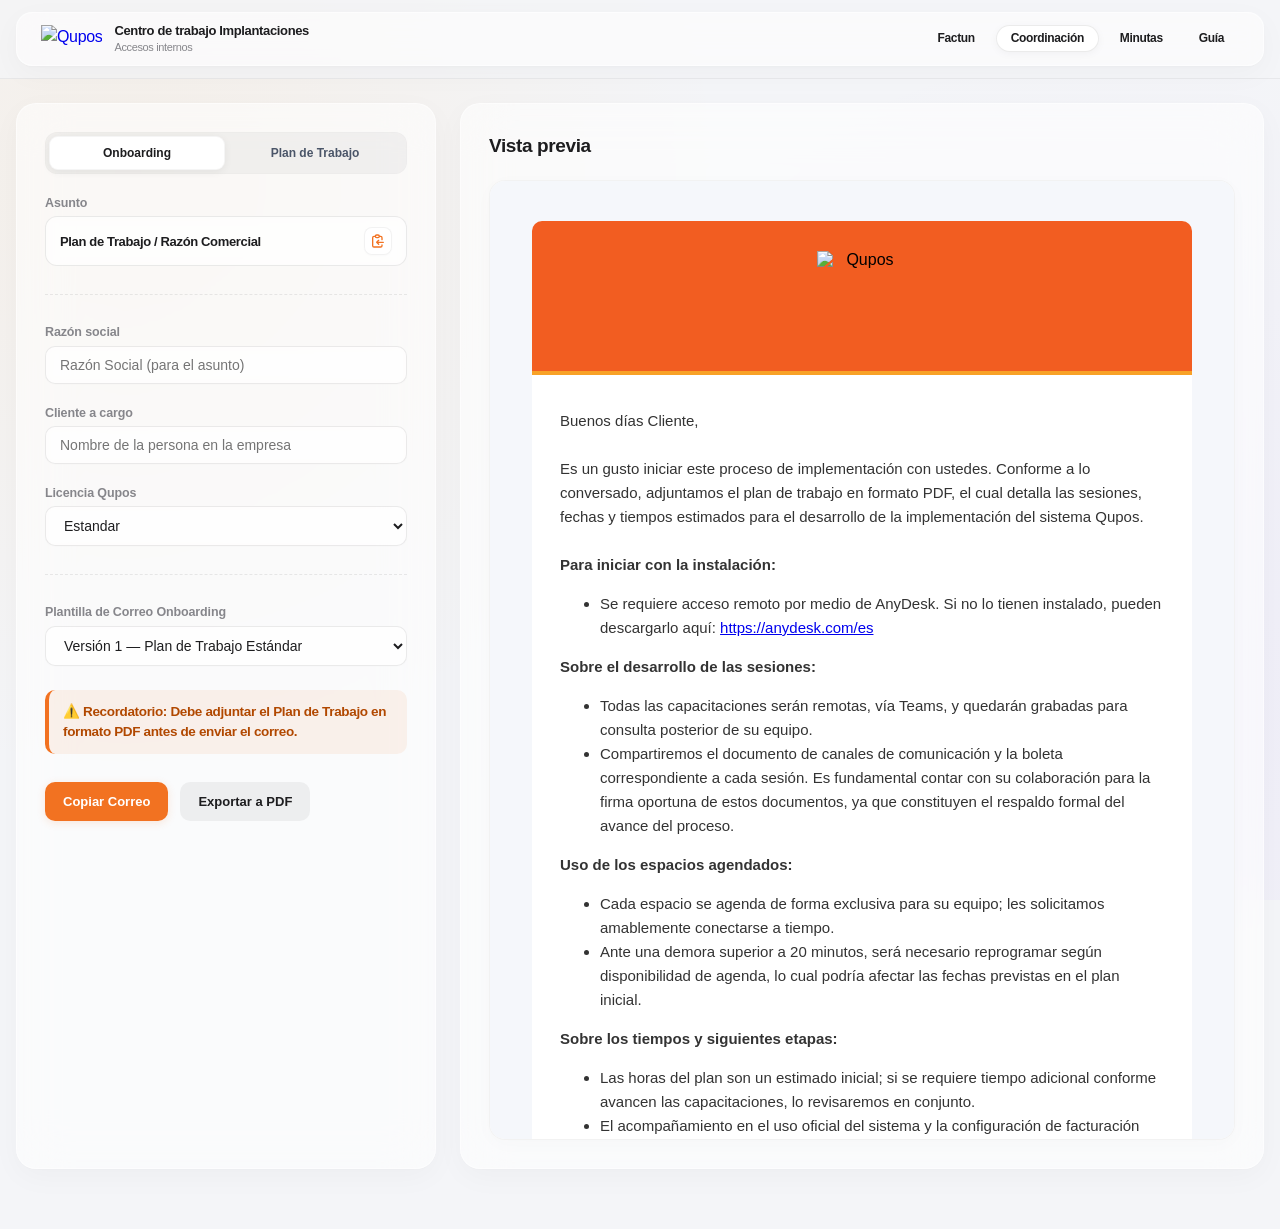
==== commit 7e7c8b7c: "Feat: add Factun email creator tab, rename tab SAC to Mensajes and move Trabajo Realizado to Minuta " ====
--- a/coordinacion.html
+++ b/coordinacion.html
@@ -28,8 +28,9 @@
       </a>
       <div class="topbar-main">
         <div class="navlinks" aria-label="Navegación principal">
+          <a class="navlink" href="factun.html">Factun</a>
+          <a class="navlink active" href="coordinacion.html">Coordinación</a>
           <a class="navlink" href="index.html">Minutas</a>
-          <a class="navlink active" href="coordinacion.html">Coordinación</a>
           <a class="navlink" href="guia_hubspot.html">Guía</a>
         </div>
       </div>
@@ -74,15 +75,19 @@
         </div>
       </div>
 
-      <div class="row">
-        <div id="divClientName" class="field-group">
-          <label>Razón comercial</label>
-          <input id="clientName" placeholder="Razón Comercial">
-        </div>
-        <div id="divClientContact" class="field-group">
-          <label>Cliente a cargo</label>
-          <input id="clientContact" placeholder="Nombre de la persona en la empresa">
-        </div>
+      <div id="divClientName" class="field-group">
+        <label>Razón comercial</label>
+        <input id="clientName" placeholder="Razón Comercial">
+      </div>
+
+      <div id="divClientSocialName" class="field-group">
+        <label>Razón social</label>
+        <input id="clientSocialName" placeholder="Razón Social (para el asunto)">
+      </div>
+
+      <div id="divClientContact" class="field-group">
+        <label>Cliente a cargo</label>
+        <input id="clientContact" placeholder="Nombre de la persona en la empresa">
       </div>
 
       <div class="field-group">
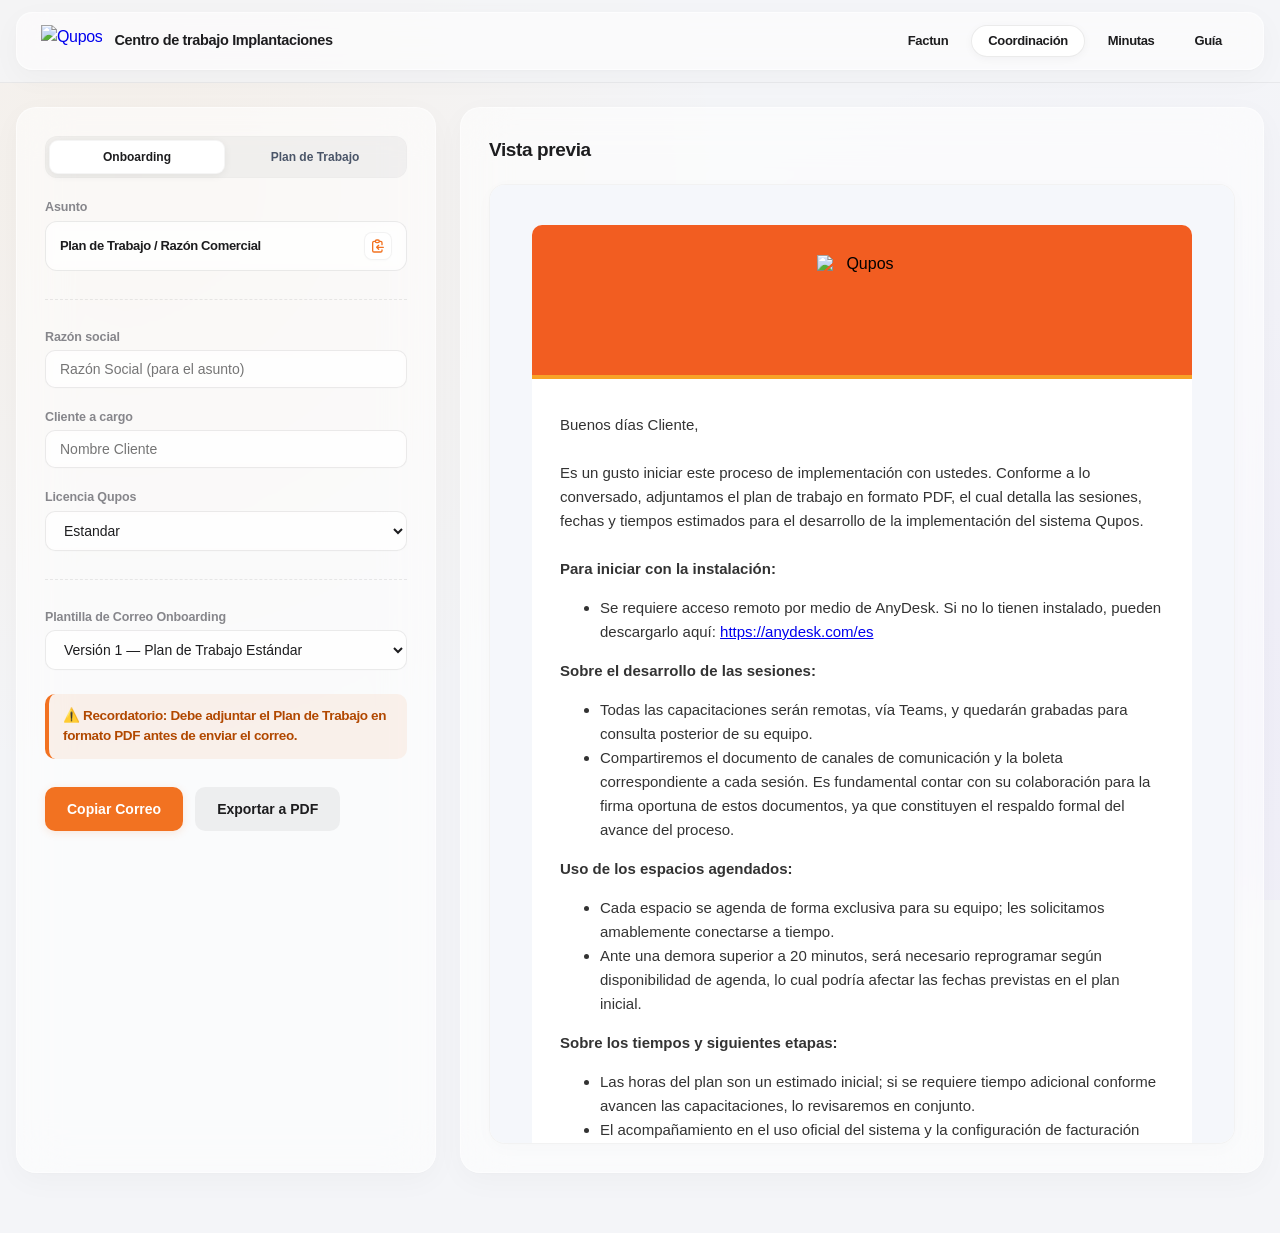
==== commit f6aa2daa: "refactor: organize repository structure and add Factun-QB guide integration" ====
--- a/coordinacion.html
+++ b/coordinacion.html
@@ -13,7 +13,7 @@
   <link rel="preload"
     href="https://nlxfcqyqzaigdohkvpmf.supabase.co/storage/v1/object/public/avatars/Logos%20adicionales/erp.png"
     as="image" />
-  <link rel="stylesheet" href="style.css" />
+  <link rel="stylesheet" href="css/style.css" />
 </head>
 
 <body>
@@ -23,7 +23,6 @@
         <img src="https://www.qupos.com/assets/qupos-logo-O7Yzz17d.png" alt="Qupos" />
         <div class="brand-copy">
           <div class="t">Centro de trabajo Implantaciones</div>
-          <div class="s">Accesos internos</div>
         </div>
       </a>
       <div class="topbar-main">
@@ -77,7 +76,7 @@
 
       <div id="divClientName" class="field-group">
         <label>Razón comercial</label>
-        <input id="clientName" placeholder="Razón Comercial">
+        <input id="clientName" placeholder="Razón Social">
       </div>
 
       <div id="divClientSocialName" class="field-group">
@@ -87,7 +86,7 @@
 
       <div id="divClientContact" class="field-group">
         <label>Cliente a cargo</label>
-        <input id="clientContact" placeholder="Nombre de la persona en la empresa">
+        <input id="clientContact" placeholder="Nombre Cliente">
       </div>
 
       <div class="field-group">
@@ -145,7 +144,7 @@
 
   </div>
 
-  <script src="coordinacion.js" defer></script>
+  <script src="js/coordinacion.js" defer></script>
 </body>
 
 </html>
--- a/css/style.css
+++ b/css/style.css
@@ -0,0 +1,499 @@
+/* Apple UI Glassmorphism Stylesheet */
+
+:root {
+  --qupos-dark: #F27221;
+  --qupos-orange: #F8A227;
+  
+  /* Apple Glassmorphism Palette */
+  --bg: #f4f5f8;
+  --glass-bg: rgba(255, 255, 255, 0.55);
+  --glass-border: rgba(255, 255, 255, 0.5);
+  --text: #1d1d1f;
+  --muted: #86868b;
+  --border: rgba(0, 0, 0, 0.08);
+  --shadow: 0 8px 30px rgba(0, 0, 0, 0.03), 0 1px 2px rgba(0, 0, 0, 0.02);
+}
+
+@view-transition {
+  navigation: auto;
+}
+
+* {
+  box-sizing: border-box;
+  margin: 0;
+  padding: 0;
+}
+
+body {
+  font-family: -apple-system, BlinkMacSystemFont, "Segoe UI", Roboto, Helvetica, Arial, sans-serif;
+  background: radial-gradient(circle at 10% 20%, rgba(248, 162, 39, 0.07), transparent 600px),
+              radial-gradient(circle at 90% 80%, rgba(138, 92, 246, 0.05), transparent 700px),
+              var(--bg);
+  background-attachment: fixed;
+  color: var(--text);
+  min-height: 100vh;
+  line-height: 1.47;
+  letter-spacing: -0.022em;
+}
+
+/* Glass Header */
+.topbar {
+  position: sticky;
+  top: 0;
+  z-index: 20;
+  padding: 12px 0;
+  background: rgba(244, 245, 248, 0.7);
+  backdrop-filter: blur(20px);
+  -webkit-backdrop-filter: blur(20px);
+  border-bottom: 1px solid rgba(0, 0, 0, 0.05);
+}
+
+.topbar-inner {
+  width: min(1600px, calc(100% - 32px));
+  margin: auto;
+  padding: 12px 24px;
+  display: flex;
+  align-items: center;
+  justify-content: space-between;
+  gap: 12px;
+  background: var(--glass-bg);
+  border: 1px solid var(--glass-border);
+  border-radius: 16px;
+  box-shadow: var(--shadow);
+}
+
+.brand {
+  display: flex;
+  align-items: center;
+  gap: 12px;
+  text-decoration: none;
+  min-width: 0;
+}
+
+.brand img {
+  height: 32px;
+  transition: opacity 0.2s ease;
+}
+
+.brand:hover img {
+  opacity: 0.85;
+}
+
+.brand-copy {
+  display: flex;
+  flex-direction: column;
+}
+
+.brand-copy .t {
+  font-size: 14.5px;
+  font-weight: 700;
+  color: var(--text);
+  line-height: 1.2;
+}
+
+.brand-copy .s {
+  font-size: 11px;
+  font-weight: 500;
+  color: var(--muted);
+}
+
+.topbar-main {
+  display: flex;
+  align-items: center;
+  gap: 10px;
+  margin-left: auto;
+  flex-wrap: wrap;
+  justify-content: flex-end;
+}
+
+.navlinks {
+  display: flex;
+  align-items: center;
+  gap: 6px;
+}
+
+.navlink {
+  text-decoration: none;
+  font-size: 13px;
+  font-weight: 600;
+  color: var(--text);
+  border: 1px solid transparent;
+  border-radius: 99px;
+  padding: 8px 16px;
+  line-height: 1.1;
+  display: inline-flex;
+  align-items: center;
+  transition: all 0.2s ease;
+}
+
+.navlink:hover {
+  background: rgba(0, 0, 0, 0.04);
+}
+
+.navlink.active {
+  background: #ffffff;
+  border-color: rgba(0, 0, 0, 0.08);
+  box-shadow: 0 2px 8px rgba(0, 0, 0, 0.04);
+}
+
+/* Page Wrapper */
+.wrap {
+  max-width: 1600px;
+  margin: auto;
+  padding: 24px 16px 60px;
+  display: grid;
+  gap: 24px;
+  grid-template-columns: 420px 1fr;
+}
+
+@media (max-width: 1100px) {
+  .wrap {
+    grid-template-columns: 1fr;
+  }
+}
+
+/* Glass Panels */
+.panel {
+  background: var(--glass-bg);
+  border: 1px solid var(--glass-border);
+  border-radius: 20px;
+  padding: 28px;
+  box-shadow: var(--shadow);
+  backdrop-filter: blur(25px);
+  -webkit-backdrop-filter: blur(25px);
+  display: flex;
+  flex-direction: column;
+  gap: 20px;
+}
+
+.form-section {
+  display: flex;
+  flex-direction: column;
+  gap: 20px;
+}
+
+.field-group {
+  display: flex;
+  flex-direction: column;
+  gap: 4px;
+}
+
+h1 {
+  font-size: 19px;
+  font-weight: 700;
+  color: var(--text);
+  letter-spacing: -0.02em;
+}
+
+h2 {
+  font-size: 14px;
+  font-weight: 700;
+  color: var(--qupos-dark);
+}
+
+/* Apple-style Tab controller */
+.tabs {
+  display: grid;
+  grid-auto-flow: column;
+  grid-auto-columns: 1fr;
+  gap: 2px;
+  background: rgba(0, 0, 0, 0.04);
+  padding: 3px;
+  border-radius: 12px;
+  border: 1px solid rgba(0, 0, 0, 0.01);
+}
+
+.tab {
+  border: 0;
+  background: transparent;
+  color: #4a5568;
+  padding: 8px 4px;
+  border-radius: 9px;
+  cursor: pointer;
+  font-weight: 600;
+  font-size: 12px;
+  text-align: center;
+  transition: all 0.2s cubic-bezier(0.4, 0, 0.2, 1);
+  display: flex;
+  align-items: center;
+  justify-content: center;
+  min-height: 34px;
+}
+
+.tab:hover {
+  color: var(--text);
+}
+
+.tab.active {
+  background: #ffffff;
+  color: var(--text);
+  box-shadow: 0 2px 8px rgba(0, 0, 0, 0.06);
+  border: 0.5px solid rgba(0, 0, 0, 0.04);
+}
+
+/* Inputs & Form Elements */
+label {
+  display: block;
+  font-size: 12.5px;
+  font-weight: 600;
+  color: var(--muted);
+  letter-spacing: -0.01em;
+}
+
+input,
+select,
+textarea {
+  width: 100%;
+  border: 1px solid rgba(0, 0, 0, 0.08);
+  border-radius: 10px;
+  padding: 10px 14px;
+  font-size: 14px;
+  font-weight: 500;
+  outline: none;
+  background: rgba(255, 255, 255, 0.45);
+  color: var(--text);
+  font-family: inherit;
+  box-shadow: 0 1px 2px rgba(0, 0, 0, 0.01);
+  transition: all 0.25s ease;
+  backdrop-filter: blur(4px);
+  -webkit-backdrop-filter: blur(4px);
+}
+
+input:hover,
+select:hover,
+textarea:hover {
+  background: rgba(255, 255, 255, 0.7);
+  border-color: rgba(0, 0, 0, 0.15);
+}
+
+input:focus,
+select:focus,
+textarea:focus {
+  background: #ffffff;
+  border-color: var(--qupos-dark);
+  box-shadow: 0 0 0 4px rgba(242, 114, 33, 0.15);
+}
+
+textarea {
+  min-height: 90px;
+  resize: vertical;
+}
+
+.row {
+  display: grid;
+  grid-template-columns: 1fr 1fr;
+  gap: 16px;
+}
+
+.row label {
+  min-height: 34px;
+  display: flex;
+  align-items: flex-end;
+}
+
+/* iOS / Apple-Style Toggle Switch */
+.switch-container {
+  display: inline-flex;
+  align-items: center;
+  gap: 10px;
+  cursor: pointer;
+  user-select: none;
+}
+
+.switch {
+  position: relative;
+  display: inline-block;
+  width: 38px;
+  height: 20px;
+}
+
+.switch input {
+  opacity: 0;
+  width: 0;
+  height: 0;
+}
+
+.slider {
+  position: absolute;
+  cursor: pointer;
+  top: 0;
+  left: 0;
+  right: 0;
+  bottom: 0;
+  background-color: rgba(120, 120, 128, 0.16);
+  transition: .22s cubic-bezier(0.4, 0, 0.2, 1);
+  border-radius: 20px;
+  border: none;
+  box-shadow: none;
+}
+
+.slider:before {
+  position: absolute;
+  content: "";
+  height: 16px;
+  width: 16px;
+  left: 2px;
+  bottom: 2px;
+  background: #ffffff;
+  transition: .22s cubic-bezier(0.4, 0, 0.2, 1);
+  border-radius: 50%;
+  box-shadow: 0 3px 8px rgba(0, 0, 0, 0.12);
+  border: 0.5px solid rgba(0, 0, 0, 0.04);
+}
+
+/* Checked slider color (Apple Orange highlight) */
+input:checked + .slider {
+  background-color: var(--qupos-dark);
+}
+
+input:checked + .slider:before {
+  transform: translateX(18px);
+}
+
+.switch-text {
+  font-size: 13px;
+  font-weight: 600;
+  color: var(--text);
+}
+
+/* Custom Checklist Checkbox */
+input[type="checkbox"]:not(.switch input) {
+  appearance: none;
+  -webkit-appearance: none;
+  width: 18px;
+  height: 18px;
+  background-color: rgba(255, 255, 255, 0.5);
+  border: 1px solid rgba(0, 0, 0, 0.1);
+  border-radius: 5px;
+  display: inline-flex;
+  align-items: center;
+  justify-content: center;
+  cursor: pointer;
+  vertical-align: middle;
+  position: relative;
+  transition: all 0.2s ease;
+}
+
+input[type="checkbox"]:not(.switch input):checked {
+  background-color: var(--qupos-dark);
+  border-color: var(--qupos-dark);
+}
+
+input[type="checkbox"]:not(.switch input):checked::after {
+  content: "";
+  display: block;
+  width: 5px;
+  height: 9px;
+  border: solid #ffffff;
+  border-width: 0 2px 2px 0;
+  transform: rotate(45deg);
+  margin-bottom: 2px;
+}
+
+/* Icon Buttons & Copy actions */
+.icon-btn {
+  background: rgba(255, 255, 255, 0.6);
+  border: 1px solid rgba(0, 0, 0, 0.05);
+  border-radius: 8px;
+  width: 28px;
+  height: 28px;
+  display: flex;
+  align-items: center;
+  justify-content: center;
+  cursor: pointer;
+  color: var(--qupos-dark);
+  box-shadow: 0 1px 2px rgba(0,0,0,0.02);
+  transition: all 0.2s ease;
+}
+
+.icon-btn:hover {
+  background: #ffffff;
+  border-color: rgba(0, 0, 0, 0.1);
+  transform: translateY(-0.5px);
+  box-shadow: 0 2px 5px rgba(0, 0, 0, 0.04);
+}
+
+.icon-btn:active {
+  transform: translateY(0.5px);
+}
+
+/* Bottom Buttons Group */
+.btns {
+  display: flex;
+  gap: 12px;
+  margin-top: 8px;
+}
+
+button:not(.tab):not(.icon-btn):not(.switch-container *) {
+  border: 0;
+  border-radius: 10px;
+  padding: 14px 22px;
+  cursor: pointer;
+  font-weight: 600;
+  font-size: 14px;
+  transition: all 0.2s ease;
+  display: flex;
+  align-items: center;
+  justify-content: center;
+  gap: 8px;
+}
+
+.primary {
+  background: var(--qupos-dark);
+  color: #fff;
+  box-shadow: 0 2px 8px rgba(242, 114, 33, 0.15);
+}
+
+.primary:hover {
+  opacity: 0.92;
+  transform: translateY(-0.5px);
+}
+
+.primary:active {
+  transform: translateY(0.5px);
+}
+
+.pdf-btn {
+  background: rgba(0, 0, 0, 0.05);
+  color: var(--text);
+  border: 1px solid rgba(0, 0, 0, 0.01);
+}
+
+.pdf-btn:hover {
+  background: rgba(0, 0, 0, 0.08);
+  transform: translateY(-0.5px);
+}
+
+.pdf-btn:active {
+  transform: translateY(0.5px);
+}
+
+/* Preview Area styling */
+.preview {
+  width: 100%;
+  min-height: 960px;
+  flex: 1;
+  border: 1px solid rgba(0, 0, 0, 0.05);
+  border-radius: 16px;
+  background: #ffffff;
+  box-shadow: 0 4px 20px rgba(0, 0, 0, 0.02);
+}
+
+.hidden {
+  display: none !important;
+}
+
+.hr {
+  border: none;
+  border-top: 1px dashed rgba(0, 0, 0, 0.08);
+  margin: 8px 0;
+}
+
+.btn-delete-row {
+  transition: transform 0.2s ease, color 0.2s ease;
+}
+
+.btn-delete-row:hover {
+  transform: scale(1.2) !important;
+  color: #d32f2f !important;
+}
